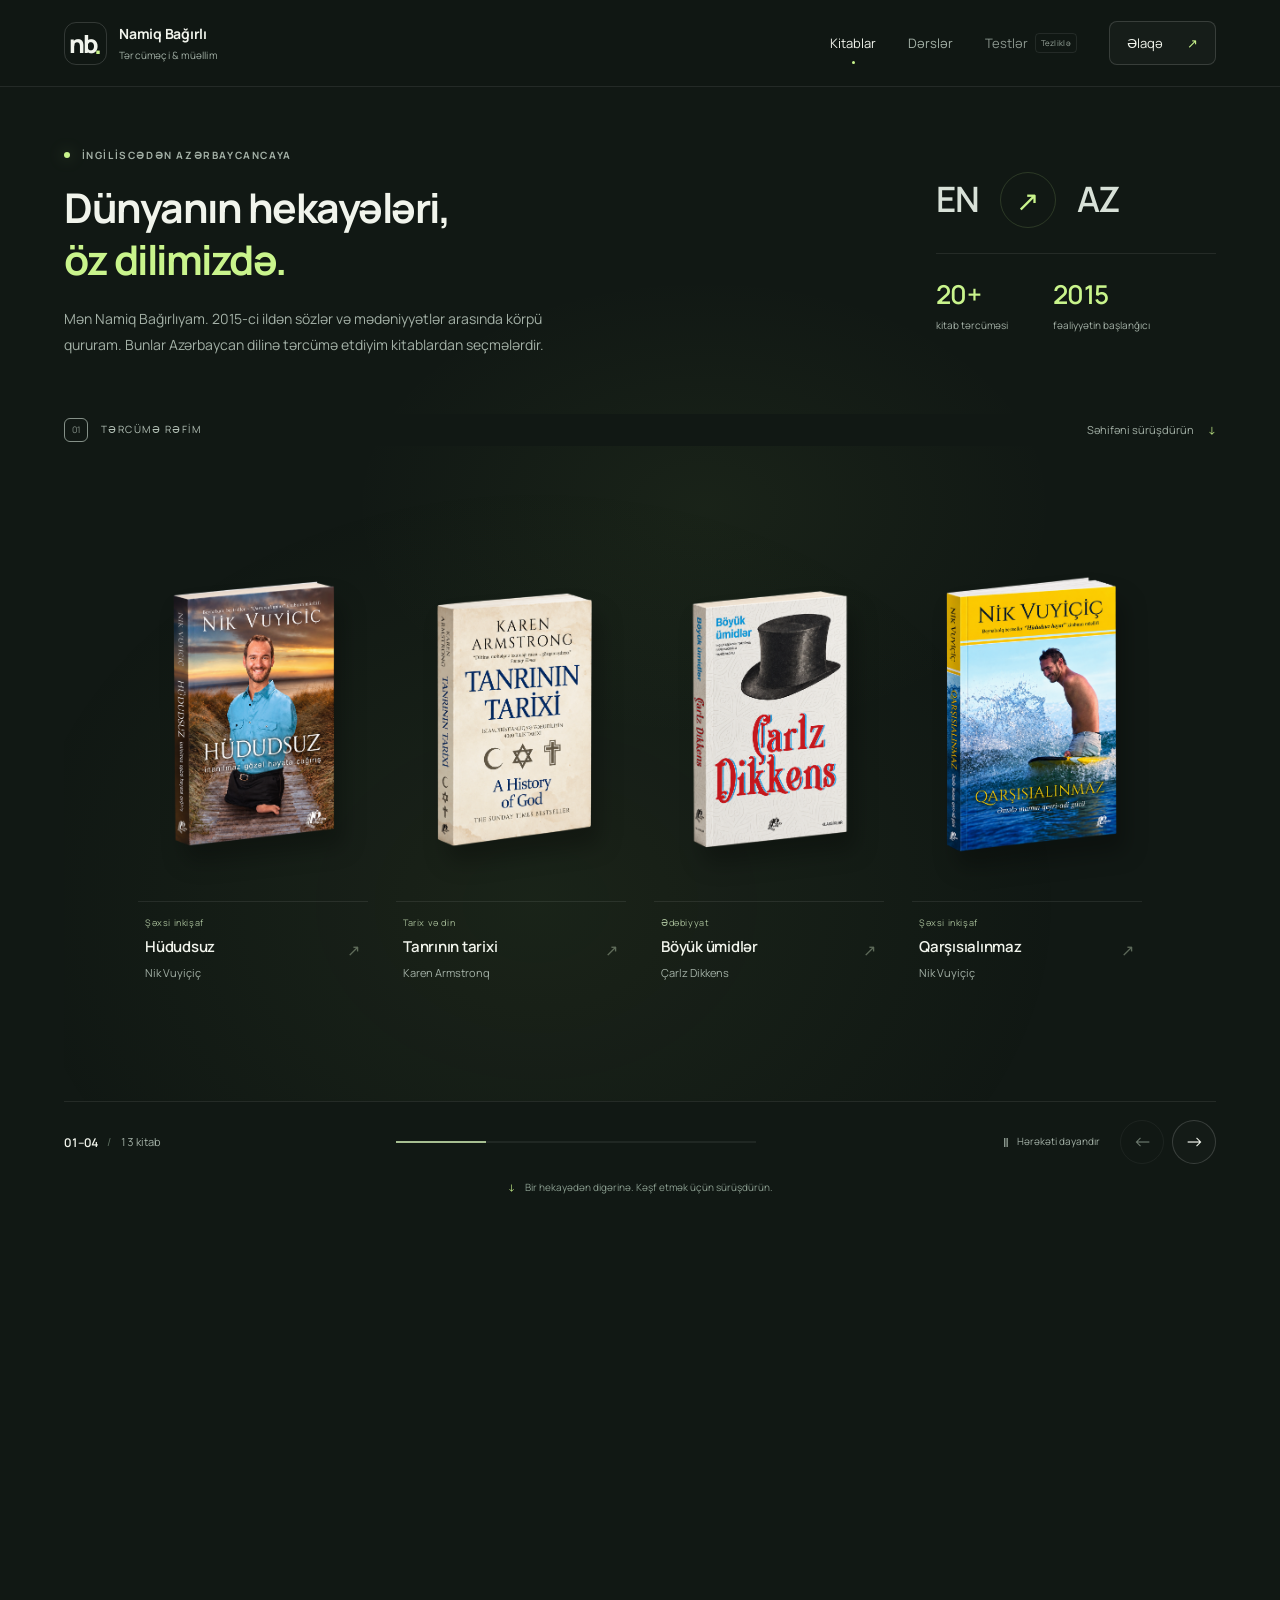
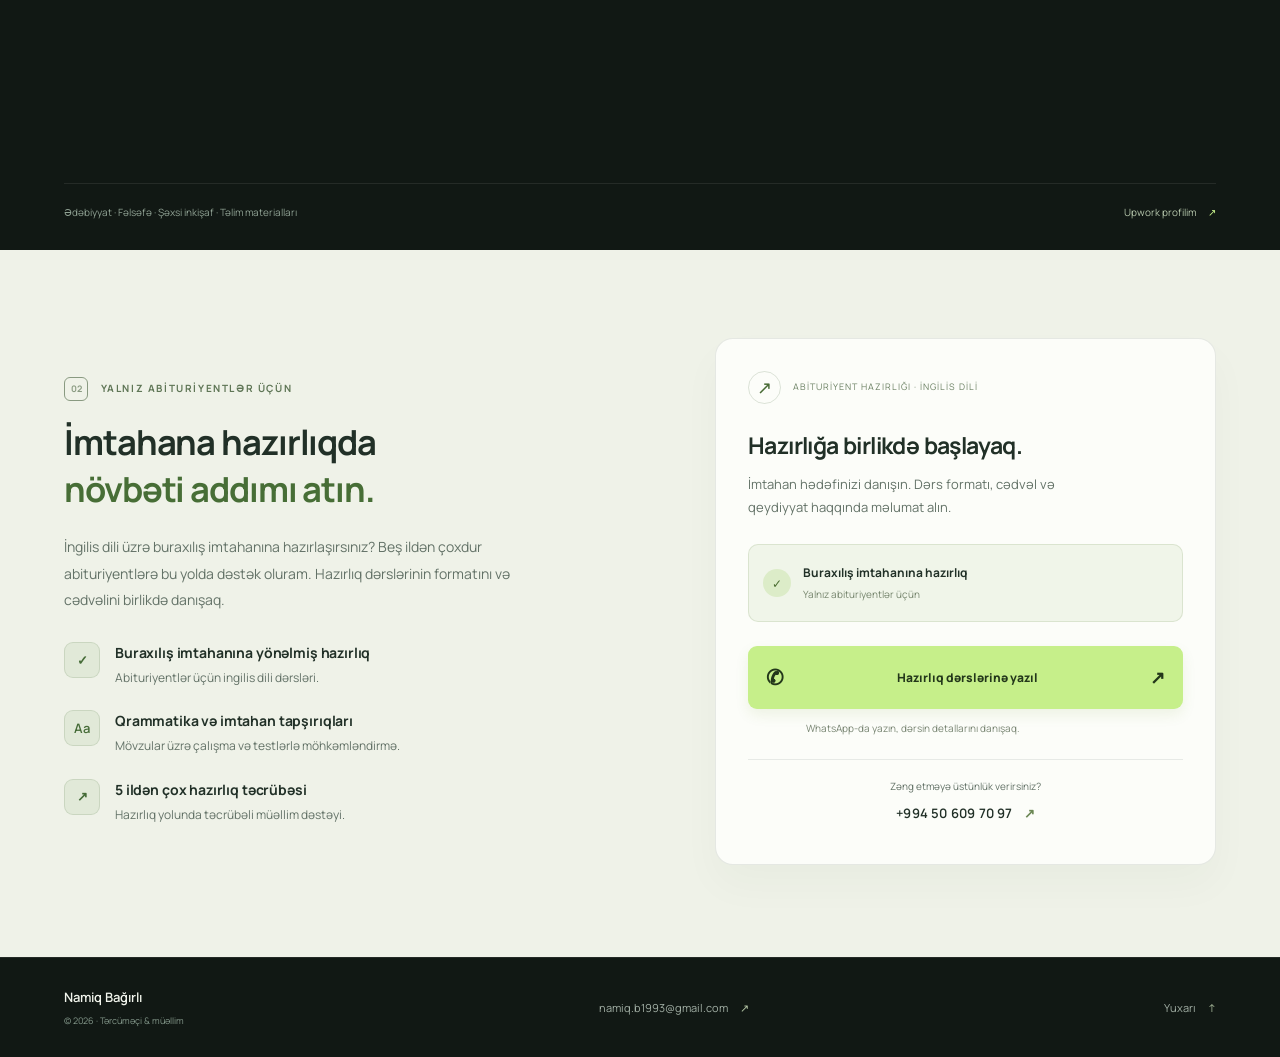
==== index.html @ 148b010c "Publish Namiq Bagirli portfolio" ====
<!doctype html>
<html lang="az"><head><meta charset="UTF-8"><meta name="viewport" content="width=device-width,initial-scale=1"><meta name="description" content="Namiq Bağırlı — 2015-ci ildən ingilis–Azərbaycan dilləri üzrə tərcüməçi. 20-dən çox kitab tərcüməsi və ingilis dili üzrə buraxılış imtahanına hazırlıq."><meta name="theme-color" content="#111814"><link rel="canonical" href="https://namigbagirli.info/"><meta property="og:title" content="Namiq Bağırlı — Tərcüməçi və ingilis dili müəllimi"><meta property="og:description" content="Tərcümə etdiyim kitablarla tanış olun. Abituriyentlər üçün ingilis dili üzrə buraxılış imtahanına hazırlıq."><meta property="og:type" content="website"><meta property="og:url" content="https://namigbagirli.info/"><link rel="icon" href="favicon.svg" type="image/svg+xml"><title>Namiq Bağırlı — Tərcüməçi və ingilis dili müəllimi</title><link rel="stylesheet" href="style.css"><script src="app.js" defer></script></head>
<body><a class="skip-link" href="#kitablar">Əsas məzmuna keç</a><div class="page-progress" aria-hidden="true"></div><header class="site-header"><div class="header-inner"><a class="brand" href="#kitablar" aria-label="Namiq Bağırlı, ana səhifə"><span class="brand-mark" aria-hidden="true">nb<span>.</span></span><span class="brand-name">Namiq Bağırlı<small>Tərcüməçi & müəllim</small></span></a><button id="menu-toggle" class="menu-toggle" aria-label="Menyunu aç" aria-controls="main-nav" aria-expanded="false"><span></span><span></span></button><nav id="main-nav" aria-label="Əsas menyu"><a class="nav-link active" href="#kitablar">Kitablar</a><a class="nav-link" href="#dersler">Dərslər</a><span class="nav-unavailable" aria-disabled="true">Testlər <small>Tezliklə</small></span><a class="header-contact" href="https://wa.me/994506097097" target="_blank" rel="noopener noreferrer">Əlaqə <span aria-hidden="true">↗</span></a></nav></div></header>
<main><section class="hero" id="kitablar" aria-labelledby="hero-title"><div class="hero-light" aria-hidden="true"></div><div class="container"><div class="hero-heading"><div class="hero-intro"><p class="eyebrow"><span class="status-dot"></span> İNGİLİSCƏDƏN AZƏRBAYCANCAYA</p><h1 id="hero-title">Dünyanın hekayələri,<br><span>öz dilimizdə.</span></h1><p class="hero-description">Mən Namiq Bağırlıyam. 2015-ci ildən sözlər və mədəniyyətlər arasında körpü qururam. Bunlar Azərbaycan dilinə tərcümə etdiyim kitablardan seçmələrdir.</p></div><div class="hero-signature"><span class="signature-symbol" aria-hidden="true">EN<span>↗</span>AZ</span><div class="signature-stats"><div><strong>20+</strong><span>kitab tərcüməsi</span></div><div><strong>2015</strong><span>fəaliyyətin başlanğıcı</span></div></div></div></div></div><div class="story-scroll" id="book-story"><div class="story-pin"><div class="container story-inner"><div class="shelf-top"><p><span class="section-marker" aria-hidden="true">01</span> TƏRCÜMƏ RƏFİM</p><span class="shelf-hint">Səhifəni sürüşdürün <span aria-hidden="true">↓</span></span></div><div class="story-stage" id="book-gallery" role="region" aria-label="Səhifəni sürüşdürdükcə açılan kitab təqdimatı"><div class="story-glow" aria-hidden="true"></div><div class="story-chapters"><ul class="story-chapter" data-chapter="0"><li class="book-card"><button class="book-button" data-book="0" aria-label="Hüdudsuz — Nik Vuyiçiç, ətraflı məlumat"><span class="book-visual"><span class="book-float"><img src="assets/hududsuz.png" width="1122" height="1402" fetchpriority="high" decoding="async" alt="Nik Vuyiçiç — Hüdudsuz, Azərbaycan dilində üz qabığı"></span></span><span class="book-meta"><span class="book-category">Şəxsi inkişaf</span><span class="book-title">Hüdudsuz</span><span class="book-author">Nik Vuyiçiç</span><span class="book-open" aria-hidden="true">↗</span></span></button></li><li class="book-card"><button class="book-button" data-book="1" aria-label="Tanrının tarixi — Karen Armstronq, ətraflı məlumat"><span class="book-visual"><span class="book-float"><img src="assets/tanrinin-tarixi.png" width="1122" height="1402" fetchpriority="high" decoding="async" alt="Karen Armstronq — Tanrının tarixi, Azərbaycan dilində üz qabığı"></span></span><span class="book-meta"><span class="book-category">Tarix və din</span><span class="book-title">Tanrının tarixi</span><span class="book-author">Karen Armstronq</span><span class="book-open" aria-hidden="true">↗</span></span></button></li><li class="book-card"><button class="book-button" data-book="2" aria-label="Böyük ümidlər — Çarlz Dikkens, ətraflı məlumat"><span class="book-visual"><span class="book-float"><img src="assets/boyuk-umidler.png" width="1122" height="1402" fetchpriority="high" decoding="async" alt="Çarlz Dikkens — Böyük ümidlər, Azərbaycan dilində üz qabığı"></span></span><span class="book-meta"><span class="book-category">Ədəbiyyat</span><span class="book-title">Böyük ümidlər</span><span class="book-author">Çarlz Dikkens</span><span class="book-open" aria-hidden="true">↗</span></span></button></li><li class="book-card"><button class="book-button" data-book="3" aria-label="Qarşısıalınmaz — Nik Vuyiçiç, ətraflı məlumat"><span class="book-visual"><span class="book-float"><img src="assets/qarsisialinmaz.png" width="1122" height="1402" fetchpriority="high" decoding="async" alt="Nik Vuyiçiç — Qarşısıalınmaz, Azərbaycan dilində üz qabığı"></span></span><span class="book-meta"><span class="book-category">Şəxsi inkişaf</span><span class="book-title">Qarşısıalınmaz</span><span class="book-author">Nik Vuyiçiç</span><span class="book-open" aria-hidden="true">↗</span></span></button></li></ul><ul class="story-chapter" data-chapter="1"><li class="book-card"><button class="book-button" data-book="4" aria-label="Mənəvi inqilab — Jiddu Krişnamurti, ətraflı məlumat"><span class="book-visual"><span class="book-float"><img src="assets/menevi-inqilab.png" width="1122" height="1402" fetchpriority="high" decoding="async" alt="Jiddu Krişnamurti — Mənəvi inqilab, Azərbaycan dilində üz qabığı"></span></span><span class="book-meta"><span class="book-category">Fəlsəfə</span><span class="book-title">Mənəvi inqilab</span><span class="book-author">Jiddu Krişnamurti</span><span class="book-open" aria-hidden="true">↗</span></span></button></li><li class="book-card"><button class="book-button" data-book="5" aria-label="Həyatım və işim — Henri Ford, ətraflı məlumat"><span class="book-visual"><span class="book-float"><img src="assets/heyatim-ve-isim.png" width="1122" height="1402" loading="lazy" decoding="async" alt="Henri Ford — Həyatım və işim, Azərbaycan dilində üz qabığı"></span></span><span class="book-meta"><span class="book-category">Bioqrafiya</span><span class="book-title">Həyatım və işim</span><span class="book-author">Henri Ford</span><span class="book-open" aria-hidden="true">↗</span></span></button></li><li class="book-card"><button class="book-button" data-book="6" aria-label="Hüdudsuz sevgi — Nik Vuyiçiç, ətraflı məlumat"><span class="book-visual"><span class="book-float"><img src="assets/hududsuz-sevgi.png" width="1122" height="1402" loading="lazy" decoding="async" alt="Nik Vuyiçiç — Hüdudsuz sevgi, Azərbaycan dilində üz qabığı"></span></span><span class="book-meta"><span class="book-category">Şəxsi inkişaf</span><span class="book-title">Hüdudsuz sevgi</span><span class="book-author">Nik Vuyiçiç</span><span class="book-open" aria-hidden="true">↗</span></span></button></li></ul><ul class="story-chapter" data-chapter="2"><li class="book-card"><button class="book-button" data-book="7" aria-label="Zirvəyə aparan addımlar — Ziq Ziqlar, ətraflı məlumat"><span class="book-visual"><span class="book-float"><img src="assets/zirveye-aparan-addimlar.png" width="1122" height="1402" loading="lazy" decoding="async" alt="Ziq Ziqlar — Zirvəyə aparan addımlar, Azərbaycan dilində üz qabığı"></span></span><span class="book-meta"><span class="book-category">Şəxsi inkişaf</span><span class="book-title">Zirvəyə aparan addımlar</span><span class="book-author">Ziq Ziqlar</span><span class="book-open" aria-hidden="true">↗</span></span></button></li><li class="book-card"><button class="book-button" data-book="8" aria-label="İlk və son azadlıq — Jiddu Krişnamurti, ətraflı məlumat"><span class="book-visual"><span class="book-float"><img src="assets/ilk-ve-son-azadliq.png" width="1122" height="1402" loading="lazy" decoding="async" alt="Jiddu Krişnamurti — İlk və son azadlıq, Azərbaycan dilində üz qabığı"></span></span><span class="book-meta"><span class="book-category">Fəlsəfə</span><span class="book-title">İlk və son azadlıq</span><span class="book-author">Jiddu Krişnamurti</span><span class="book-open" aria-hidden="true">↗</span></span></button></li><li class="book-card"><button class="book-button" data-book="9" aria-label="Quldur nənə — Deyvid Uilyams, ətraflı məlumat"><span class="book-visual"><span class="book-float"><img src="assets/quldur-nene.png" width="1122" height="1402" loading="lazy" decoding="async" alt="Deyvid Uilyams — Quldur nənə, Azərbaycan dilində üz qabığı"></span></span><span class="book-meta"><span class="book-category">Uşaq ədəbiyyatı</span><span class="book-title">Quldur nənə</span><span class="book-author">Deyvid Uilyams</span><span class="book-open" aria-hidden="true">↗</span></span></button></li></ul><ul class="story-chapter" data-chapter="3"><li class="book-card"><button class="book-button" data-book="10" aria-label="Səmimi bir not — Gurudev Şri Şri Ravi Şankar, ətraflı məlumat"><span class="book-visual"><span class="book-float"><img src="assets/semimi-bir-not.png" width="1122" height="1402" loading="lazy" decoding="async" alt="Gurudev Şri Şri Ravi Şankar — Səmimi bir not, Azərbaycan dilində üz qabığı"></span></span><span class="book-meta"><span class="book-category">Şəxsi inkişaf</span><span class="book-title">Səmimi bir not</span><span class="book-author">Gurudev Şri Şri Ravi Şankar</span><span class="book-open" aria-hidden="true">↗</span></span></button></li><li class="book-card"><button class="book-button" data-book="11" aria-label="Dərin qazma — ThetaHealing®, ətraflı məlumat"><span class="book-visual"><span class="book-float"><img src="assets/derin-qazma.png" width="1122" height="1402" loading="lazy" decoding="async" alt="ThetaHealing® — Dərin qazma, Azərbaycan dilində üz qabığı"></span></span><span class="book-meta"><span class="book-category">Təlim materialı</span><span class="book-title">Dərin qazma</span><span class="book-author">ThetaHealing®</span><span class="book-open" aria-hidden="true">↗</span></span></button></li><li class="book-card"><button class="book-button" data-book="12" aria-label="Sən və Yaradan — ThetaHealing®, ətraflı məlumat"><span class="book-visual"><span class="book-float"><img src="assets/sen-ve-yaradan.png" width="1122" height="1402" loading="lazy" decoding="async" alt="ThetaHealing® — Sən və Yaradan, Azərbaycan dilində üz qabığı"></span></span><span class="book-meta"><span class="book-category">Təlim materialı</span><span class="book-title">Sən və Yaradan</span><span class="book-author">ThetaHealing®</span><span class="book-open" aria-hidden="true">↗</span></span></button></li></ul></div></div><div class="shelf-controls"><div class="gallery-position"><span id="gallery-range" aria-live="polite">01–04</span><span class="position-separator">/</span><span>13 kitab</span></div><div class="gallery-progress" aria-hidden="true"><span id="gallery-progress-thumb"></span></div><div class="gallery-actions"><button id="motion-toggle" class="motion-toggle" aria-pressed="false" aria-label="Animasiyaları dayandır"><span aria-hidden="true">Ⅱ</span><span id="motion-label">Hərəkəti dayandır</span></button><button id="gallery-prev" class="arrow-button" aria-label="Əvvəlki kitablar" disabled>←</button><button id="gallery-next" class="arrow-button" aria-label="Növbəti kitablar">→</button></div></div><p class="story-footnote"><span class="scroll-indicator" aria-hidden="true">↓</span> Bir hekayədən digərinə. Kəşf etmək üçün sürüşdürün.</p></div></div></div><div class="container"><div class="hero-bottom"><span>Ədəbiyyat · Fəlsəfə · Şəxsi inkişaf · Təlim materialları</span><a href="https://www.upwork.com/freelancers/~0182085a7165b3e55d" target="_blank" rel="noopener noreferrer">Upwork profilim <span aria-hidden="true">↗</span></a></div></div></section>
<section class="lessons" id="dersler" aria-labelledby="lessons-title"><div class="container"><div class="lesson-layout"><div class="lesson-copy"><p class="eyebrow"><span class="section-marker" aria-hidden="true">02</span> YALNIZ ABİTURİYENTLƏR ÜÇÜN</p><h2 id="lessons-title">İmtahana hazırlıqda<br><span>növbəti addımı atın.</span></h2><p class="lesson-description">İngilis dili üzrə buraxılış imtahanına hazırlaşırsınız? Beş ildən çoxdur abituriyentlərə bu yolda dəstək oluram. Hazırlıq dərslərinin formatını və cədvəlini birlikdə danışaq.</p><ul class="lesson-benefits"><li><span class="benefit-icon" aria-hidden="true">✓</span><div><h3>Buraxılış imtahanına yönəlmiş hazırlıq</h3><p>Abituriyentlər üçün ingilis dili dərsləri.</p></div></li><li><span class="benefit-icon" aria-hidden="true">Aa</span><div><h3>Qrammatika və imtahan tapşırıqları</h3><p>Mövzular üzrə çalışma və testlərlə möhkəmləndirmə.</p></div></li><li><span class="benefit-icon" aria-hidden="true">↗</span><div><h3>5 ildən çox hazırlıq təcrübəsi</h3><p>Hazırlıq yolunda təcrübəli müəllim dəstəyi.</p></div></li></ul></div><div class="enquiry-card"><div class="enquiry-top"><span class="enquiry-icon" aria-hidden="true">↗</span><span>ABİTURİYENT HAZIRLIĞI · İNGİLİS DİLİ</span></div><h3>Hazırlığa birlikdə başlayaq.</h3><p>İmtahan hədəfinizi danışın. Dərs formatı, cədvəl və qeydiyyat haqqında məlumat alın.</p><div class="exam-focus"><span class="focus-check" aria-hidden="true">✓</span><div><strong>Buraxılış imtahanına hazırlıq</strong><span>Yalnız abituriyentlər üçün</span></div></div><a id="lesson-whatsapp" class="primary-cta" href="https://wa.me/994506097097?text=Salam%20Namiq%20m%C3%BC%C9%99llim.%20Abituriyentl%C9%99r%20%C3%BC%C3%A7%C3%BCn%20ingilis%20dili%20haz%C4%B1rl%C4%B1%C4%9F%C4%B1na%20yaz%C4%B1lmaq%20ist%C9%99yir%C9%99m.%20D%C9%99rs%20format%C4%B1%20v%C9%99%20c%C9%99dv%C9%99li%20haqq%C4%B1nda%20m%C9%99lumat%20ver%C9%99%20bil%C9%99rsiniz%3F" target="_blank" rel="noopener noreferrer"><span class="whatsapp-icon" aria-hidden="true">✆</span><span>Hazırlıq dərslərinə yazıl</span><span aria-hidden="true">↗</span></a><p class="enquiry-note">WhatsApp-da yazın, dərsin detallarını danışaq.</p><div class="enquiry-alternative"><span>Zəng etməyə üstünlük verirsiniz?</span><a href="tel:+994506097097">+994 50 609 70 97 <span aria-hidden="true">↗</span></a></div></div></div></div></section></main>
<footer><div class="container footer-inner"><div class="footer-brand"><strong>Namiq Bağırlı</strong><span>© <span id="year">2026</span> · Tərcüməçi & müəllim</span></div><a href="mailto:namiq.b1993@gmail.com">namiq.b1993@gmail.com <span aria-hidden="true">↗</span></a><a class="back-top" href="#kitablar">Yuxarı <span aria-hidden="true">↑</span></a></div></footer>
<dialog id="book-dialog" aria-labelledby="book-dialog-title"><button id="close-book" class="dialog-close" aria-label="Kitab pəncərəsini bağla">✕</button><div class="dialog-layout"><img id="dialog-image" src="assets/hududsuz.png" alt="" width="1122" height="1402"><div class="dialog-copy"><p id="dialog-category" class="eyebrow"></p><h2 id="book-dialog-title"></h2><p id="dialog-author"></p><p class="translation-credit">Azərbaycan dilinə tərcümə:<br><strong>Namiq Bağırlı</strong></p></div></div></dialog><script id="book-data" type="application/json">[{"title":"Hüdudsuz","author":"Nik Vuyiçiç","category":"Şəxsi inkişaf","image":"hududsuz"},{"title":"Tanrının tarixi","author":"Karen Armstronq","category":"Tarix və din","image":"tanrinin-tarixi"},{"title":"Böyük ümidlər","author":"Çarlz Dikkens","category":"Ədəbiyyat","image":"boyuk-umidler"},{"title":"Qarşısıalınmaz","author":"Nik Vuyiçiç","category":"Şəxsi inkişaf","image":"qarsisialinmaz"},{"title":"Mənəvi inqilab","author":"Jiddu Krişnamurti","category":"Fəlsəfə","image":"menevi-inqilab"},{"title":"Həyatım və işim","author":"Henri Ford","category":"Bioqrafiya","image":"heyatim-ve-isim"},{"title":"Hüdudsuz sevgi","author":"Nik Vuyiçiç","category":"Şəxsi inkişaf","image":"hududsuz-sevgi"},{"title":"Zirvəyə aparan addımlar","author":"Ziq Ziqlar","category":"Şəxsi inkişaf","image":"zirveye-aparan-addimlar"},{"title":"İlk və son azadlıq","author":"Jiddu Krişnamurti","category":"Fəlsəfə","image":"ilk-ve-son-azadliq"},{"title":"Quldur nənə","author":"Deyvid Uilyams","category":"Uşaq ədəbiyyatı","image":"quldur-nene"},{"title":"Səmimi bir not","author":"Gurudev Şri Şri Ravi Şankar","category":"Şəxsi inkişaf","image":"semimi-bir-not"},{"title":"Dərin qazma","author":"ThetaHealing®","category":"Təlim materialı","image":"derin-qazma"},{"title":"Sən və Yaradan","author":"ThetaHealing®","category":"Təlim materialı","image":"sen-ve-yaradan"}]</script></body></html>
---- style.css ----
@import url('https://fonts.googleapis.com/css2?family=Manrope:wght@400;500;600;700;800&display=swap');
:root{--bg:#111814;--ink:#f1f4ec;--muted:#a3b0a6;--accent:#c9f48c;--line:#ffffff15;--font:'Manrope',Arial,Helvetica,sans-serif;--gutter:max(5vw,calc((100vw - 1240px)/2));color-scheme:dark}*{box-sizing:border-box}html{scroll-behavior:smooth;scroll-padding-top:95px}body{margin:0;background:var(--bg);color:var(--ink);font:15px/1.75 var(--font);overflow-x:clip}button,input{font:inherit}button,a,label{-webkit-tap-highlight-color:transparent}button{cursor:pointer}a{color:inherit;text-decoration:none}button:focus-visible,a:focus-visible,.book-gallery:focus-visible{outline:2px solid var(--accent);outline-offset:5px}::selection{background:var(--accent);color:#14200f}button:disabled{cursor:default}img{max-width:100%;display:block}.container{max-width:1240px;width:90%;margin-inline:auto}.skip-link{position:fixed;z-index:100;top:10px;left:10px;translate:0 -150%;background:var(--accent);color:var(--bg);padding:12px 20px;border-radius:8px}.skip-link:focus{translate:0 0}.page-progress{height:2px;position:fixed;inset:0 0 auto;background:var(--accent);z-index:40;transform:scaleX(0);transform-origin:left;pointer-events:none}.site-header{position:sticky;top:0;z-index:30;border-bottom:1px solid var(--line);background:#111814ed;backdrop-filter:blur(24px);transition:box-shadow .25s}.site-header.scrolled{box-shadow:0 8px 30px #0002}.header-inner{height:86px;max-width:1240px;width:90%;margin:auto;display:flex;align-items:center;justify-content:space-between;gap:30px}.brand{display:flex;align-items:center;gap:12px}.brand-mark{font-size:25px;font-weight:800;line-height:1;letter-spacing:-2px;width:43px;height:43px;display:grid;place-content:center;position:relative;border:1px solid #ffffff25;border-radius:12px;padding-right:5px}.brand-mark>span{color:var(--accent);position:absolute;right:6px;bottom:7px}.brand-name{font-size:14px;font-weight:700;letter-spacing:-.25px;line-height:1.4}.brand-name small{display:block;font-size:10px;font-weight:400;letter-spacing:.2px;margin-top:4px;color:var(--muted)}nav{display:flex;align-items:center;gap:32px;font-size:13px}.nav-link{padding:12px 0;position:relative;color:var(--muted);transition:color .2s}.nav-link:hover,.nav-link.active{color:var(--ink)}.nav-link.active::after{content:'';position:absolute;bottom:2px;height:3px;width:3px;border-radius:50%;background:var(--accent);left:calc(50% - 1px)}.nav-unavailable{display:flex;gap:7px;align-items:center;color:#8b968e;cursor:default}.nav-unavailable small{font-size:8px;letter-spacing:.3px;padding:2px 5px;border:1px solid #ffffff15;border-radius:4px;color:#9ca89f}.header-contact{display:flex;align-items:center;gap:24px;background:#ffffff07;border:1px solid #ffffff25;min-height:44px;padding:0 17px;border-radius:8px;transition:border-color .2s}.header-contact:hover{border-color:var(--accent)}.header-contact>span{color:var(--accent)}.menu-toggle{display:none}.hero{position:relative;padding:60px 0 28px;isolation:isolate;overflow:hidden}.hero-light{position:absolute;z-index:-1;top:170px;left:30%;height:500px;width:60%;background:radial-gradient(ellipse,#91bd5911,transparent 65%);pointer-events:none}.hero-heading{display:grid;grid-template-columns:1.45fr 1fr;gap:70px;align-items:center;margin-bottom:48px}.eyebrow{font-size:10px;letter-spacing:1.6px;font-weight:700;color:var(--muted);margin:0 0 18px;line-height:1.6}.status-dot{display:inline-block;vertical-align:1px;width:6px;height:6px;border-radius:50%;background:var(--accent);box-shadow:0 0 16px #c9f48c60;margin-right:8px}h1,h2,h3,p{margin-top:0}h1{font:700 clamp(34px,3.2vw,44px)/1.28 var(--font);letter-spacing:-1.5px;margin-bottom:20px}h1>span,h2>span{color:var(--accent)}.hero-description{font-size:14px;line-height:1.9;color:var(--muted);max-width:530px;margin-bottom:0}.hero-signature{justify-self:end;align-self:center;min-width:280px}.signature-symbol{display:flex;gap:21px;align-items:center;font-size:35px;letter-spacing:-1.2px;font-weight:600;color:#d8e1d8;line-height:1}.signature-symbol>span{font-size:28px;font-weight:400;letter-spacing:0;color:var(--accent);width:56px;height:56px;display:grid;place-items:center;border:1px solid #c9f48c26;border-radius:50%;rotate:0deg;transition:rotate .5s}.hero-signature:hover .signature-symbol>span{rotate:45deg}.signature-stats{display:flex;gap:45px;border-top:1px solid var(--line);padding-top:24px;margin-top:25px}.signature-stats strong{display:block;color:var(--accent);font-size:26px;font-weight:600;line-height:1.3;letter-spacing:-.7px}.signature-stats div>span{display:block;font-size:10px;color:var(--muted);margin-top:5px}.shelf-top{display:flex;align-items:center;justify-content:space-between;gap:20px;border-top:1px solid var(--line);padding-top:20px}.shelf-top p{font-size:10px;letter-spacing:1.5px;margin:0;color:#b6c3b9}.section-marker{font-size:9px;display:inline-grid;place-items:center;width:24px;height:24px;margin-right:9px;border:1px solid currentColor;border-radius:6px;opacity:.7;letter-spacing:0}.shelf-hint{font-size:11px;color:var(--muted)}.shelf-hint>span{color:var(--accent);margin-left:12px}.shelf-viewport{position:relative}.shelf-atmosphere{position:absolute;inset:0;pointer-events:none;background:linear-gradient(transparent 70%,#00000013 90%,transparent)}.book-gallery{overflow-x:auto;overflow-y:hidden;scroll-snap-type:x mandatory;scroll-padding-inline:var(--gutter);scrollbar-width:none;overscroll-behavior-x:contain;position:relative;outline-offset:-4px!important;touch-action:pan-x pan-y}.book-gallery::-webkit-scrollbar{display:none}.book-track{list-style:none;margin:0;padding:14px var(--gutter) 18px;display:flex;gap:28px;width:max-content;min-width:100%}.book-card{width:214px;flex:0 0 214px;scroll-snap-align:start}.book-button{display:block;width:100%;background:none;border:0;padding:0;color:var(--ink);text-align:left;border-radius:10px}.book-visual{display:flex;width:100%;height:302px;align-items:center;justify-content:center;will-change:transform;transform:translate3d(0,var(--book-offset,0px),0);transition:filter .3s}.book-float{display:block;width:100%;animation:bookFloat 7s ease-in-out infinite;animation-delay:var(--float-delay,0s)}.book-float img{width:100%;height:auto;filter:drop-shadow(8px 16px 10px #0004);transition:transform .4s,filter .4s;transform:scale(1.11);transform-origin:50% 70%}.book-card:nth-child(2n){--float-delay:-2.4s}.book-card:nth-child(3n){--float-delay:-4.8s}.book-card:nth-child(4n){--float-delay:-1.2s}.book-button:hover img,.book-button:focus-visible img{transform:scale(1.15) translateY(-3px);filter:drop-shadow(8px 20px 16px #0006)}.book-meta{display:block;position:relative;padding:13px 32px 0 7px;min-height:100px;border-top:1px solid var(--line)}.book-category{display:block;font-size:9px;letter-spacing:.6px;color:#a6bc98;margin-bottom:6px}.book-title{display:block;font-size:15px;font-weight:600;letter-spacing:-.25px;line-height:1.5}.book-author{display:block;font-size:11px;color:var(--muted);line-height:1.6;margin-top:5px}.book-open{position:absolute;top:34px;right:8px;font-size:16px;color:#a8b99e;opacity:.5;transition:opacity .2s,transform .2s}.book-button:hover .book-open{opacity:1;transform:translate(2px,-2px)}.shelf-controls{display:flex;align-items:center;gap:25px;border-top:1px solid var(--line);padding-top:18px}.gallery-position{display:flex;align-items:center;gap:9px;font-size:11px;color:var(--muted);white-space:nowrap;font-variant-numeric:tabular-nums}#gallery-range{font-size:12px;color:var(--ink);font-weight:600}.position-separator{color:#617364}.gallery-progress{height:2px;background:#ffffff10;flex:1;position:relative;max-width:360px;margin-inline:auto}.gallery-progress>span{position:absolute;left:0;top:0;height:2px;width:38%;background:#a6be91;transition:left .15s,width .15s}.gallery-actions{display:flex;align-items:center;gap:8px}.motion-toggle{display:flex;align-items:center;gap:8px;color:var(--muted);background:none;border:0;font-size:10px;min-height:44px;padding:0 12px;transition:color .2s}.motion-toggle:hover{color:var(--accent)}.motion-toggle>span:first-child{font-size:12px}.arrow-button{width:44px;height:44px;display:grid;place-items:center;border:1px solid #ffffff28;border-radius:50%;color:var(--ink);background:#ffffff04;font-size:19px;transition:background .2s,border-color .2s}.arrow-button:hover:not(:disabled){border-color:var(--accent);background:#c9f48c10}.arrow-button:disabled{color:#6b786d;border-color:#ffffff0d;background:none}.hero-bottom{display:flex;align-items:center;justify-content:space-between;gap:20px;margin-top:25px;color:#8fa193;font-size:10px}.hero-bottom a{color:#b7c8ad}.hero-bottom a span{margin-left:10px;color:var(--accent)}.lessons{padding:88px 0 92px;background:#eff2e8;color:#213027;--accent:#476e36;--muted:#637267;--line:#1f352017;color-scheme:light;position:relative}.lesson-layout{display:grid;grid-template-columns:1.12fr 1fr;gap:90px;align-items:center}.lessons .eyebrow{color:#5f7656}.lessons h2{font:700 clamp(29px,2.7vw,37px)/1.35 var(--font);letter-spacing:-1.1px;margin-bottom:22px}.lesson-description{color:var(--muted);font-size:14px;line-height:1.9;max-width:490px;margin-bottom:28px}.lesson-benefits{list-style:none;margin:0;padding:0;display:grid;gap:22px}.lesson-benefits li{display:flex;gap:15px;align-items:flex-start}.benefit-icon{flex:0 0 36px;width:36px;height:36px;border-radius:9px;border:1px solid #456b3726;background:#e1e9d8;display:grid;place-items:center;font-size:13px;color:#456b37;line-height:1;font-weight:600}.lesson-benefits h3{font:700 14px/1.5 var(--font);letter-spacing:-.15px;margin-bottom:5px}.lesson-benefits p{font-size:12px;line-height:1.7;color:var(--muted);margin:0}.enquiry-card{background:#fcfdf9;border:1px solid #1d34211a;border-radius:18px;padding:32px;box-shadow:0 20px 40px #223c1a08;position:relative;transition:box-shadow .4s}.enquiry-card:hover{box-shadow:0 20px 40px #223c1a0f}.enquiry-top{display:flex;align-items:center;gap:12px;font-size:9px;letter-spacing:1px;color:#6b8063;margin-bottom:25px}.enquiry-icon{width:33px;height:33px;border:1px solid #516e4430;border-radius:50%;display:grid;place-items:center;font-size:18px;color:#486b35}.enquiry-card>h3{font-size:23px;line-height:1.4;letter-spacing:-.6px;margin-bottom:12px;font-weight:700}.enquiry-card>p{font-size:13px;color:var(--muted);line-height:1.8;max-width:330px;margin-bottom:25px}fieldset{padding:0;margin:0 0 22px;border:0}legend{font-size:11px;font-weight:600;color:#51634e;margin-bottom:12px}.goal-option{display:flex;gap:10px;align-items:center;padding:13px 12px;background:#fff;border:1px solid #243d2524;border-radius:8px;margin:8px 0;position:relative;cursor:pointer;transition:border-color .2s,background .2s;font-size:12px;min-height:47px}.goal-option:has(input:checked){background:#f0f5e9;border-color:#78965b}.goal-option input{position:absolute;width:18px;height:18px;opacity:0;margin:0}.goal-radio{width:15px;height:15px;border:1px solid #9caa93;border-radius:50%;position:relative;flex:0 0 15px}.goal-option input:checked+.goal-radio{border-color:#58783b}.goal-option input:checked+.goal-radio::after{content:'';position:absolute;inset:3px;background:#58783b;border-radius:50%}.goal-option:has(input:focus-visible){outline:2px solid #52743a;outline-offset:3px}.primary-cta{display:flex;justify-content:space-between;align-items:center;gap:10px;padding:16px 18px;min-height:52px;background:#c6ef8a;color:#23371a;font-size:12px;font-weight:800;border-radius:9px;transition:background .25s,transform .25s,box-shadow .25s;box-shadow:0 6px 14px #5f861918}.primary-cta:hover{background:#bce479;transform:translateY(-2px);box-shadow:0 9px 20px #5f861925}.whatsapp-icon{font-size:21px;line-height:1}.primary-cta>span:nth-child(2){flex:1;text-align:center}.primary-cta>span:last-child{font-size:18px}.enquiry-note{font-size:10px!important;text-align:center;color:#788572!important;margin:10px 0 22px!important;line-height:1.6}.enquiry-alternative{border-top:1px solid var(--line);padding-top:18px;display:flex;flex-direction:column;align-items:center;gap:6px}.enquiry-alternative>span{font-size:10px;color:var(--muted)}.enquiry-alternative>a{font-size:13px;font-weight:600;letter-spacing:.2px;min-height:30px}.enquiry-alternative a span{margin-left:8px;color:#6b8754}footer{padding:28px 0;border-top:1px solid var(--line)}.footer-inner{display:flex;align-items:center;justify-content:space-between;gap:25px}.footer-brand strong{display:block;font-size:13px;font-weight:600}.footer-brand>span{font-size:9px;display:block;color:#84988b;margin-top:5px}.footer-inner>a{font-size:11px;color:var(--muted)}.footer-inner>a>span{margin-left:10px;color:#b6c8a7}.back-top{white-space:nowrap}dialog{width:min(790px,92vw);max-height:90vh;border:1px solid #ffffff25;border-radius:20px;background:#1b251e;color:var(--ink);padding:40px;overflow:auto}dialog::backdrop{background:#08100bdd;backdrop-filter:blur(9px)}.dialog-close{position:absolute;top:14px;right:14px;width:40px;height:40px;background:#ffffff05;border:1px solid #ffffff15;border-radius:50%;color:var(--ink);font-size:18px;display:grid;place-items:center;z-index:1}.dialog-layout{display:grid;grid-template-columns:1fr 1fr;gap:30px;align-items:center}.dialog-layout>img{width:100%;height:auto;max-height:65vh;object-fit:contain;filter:drop-shadow(10px 18px 12px #0004)}.dialog-copy h2{font:700 29px/1.4 var(--font);letter-spacing:-.8px;margin-bottom:10px}.dialog-copy>p:not(.eyebrow){font-size:14px;color:var(--muted)}.translation-credit{border-top:1px solid var(--line);margin:25px 0 0;padding-top:20px;font-size:12px!important}.translation-credit strong{color:#d3e2c7;font-weight:600;display:inline-block;margin-top:5px}.scroll-reveal{opacity:0;transform:translateY(20px);transition:opacity .8s,transform .8s}.scroll-reveal.is-visible{opacity:1;transform:none}.motion-off *,.motion-off *::before,.motion-off *::after{animation:none!important;transition:none!important}.motion-off .book-visual{transform:none!important}.motion-off .scroll-reveal{opacity:1;transform:none}@keyframes bookFloat{0%,100%{transform:translateY(0)}50%{transform:translateY(-7px)}}
@media(min-width:1600px){:root{--gutter:calc((100vw - 1240px)/2)}}@media(max-width:1100px){.hero-heading{gap:40px}.hero-signature{min-width:240px}.signature-stats{gap:30px}.lesson-layout{gap:45px}.enquiry-card{padding:28px}.book-card{width:205px;flex-basis:205px}.book-track{gap:22px}.book-visual{height:290px}}@media(max-width:900px){.hero{padding-top:45px}.hero-heading{grid-template-columns:1.3fr 1fr;gap:30px;margin-bottom:35px}.hero-signature{min-width:210px}.signature-symbol{font-size:30px;gap:14px}.signature-symbol>span{width:45px;height:45px;font-size:24px}.signature-stats{gap:25px;margin-top:22px;padding-top:20px}.signature-stats strong{font-size:23px}.signature-stats div>span{font-size:9px}.hero-description{font-size:13px}h1{font-size:36px}.lesson-layout{gap:32px}.lessons{padding-block:70px}.lessons h2{font-size:31px}.enquiry-card{padding:24px}.enquiry-card>h3{font-size:21px}.primary-cta{font-size:11px;padding-inline:12px}.gallery-progress{max-width:220px}.motion-toggle{font-size:9px;padding-inline:5px}.book-card{width:190px;flex-basis:190px}.book-visual{height:275px}.book-track{gap:20px}}@media(max-width:720px){.header-inner{height:76px}.menu-toggle{display:flex;width:42px;height:42px;flex-direction:column;justify-content:center;gap:6px;padding:10px;background:#ffffff05;border:1px solid #ffffff20;border-radius:8px}.menu-toggle span{height:1px;background:#d3e2ce;width:20px;transition:transform .2s}.menu-toggle[aria-expanded=true] span:first-child{transform:translateY(3.5px) rotate(45deg)}.menu-toggle[aria-expanded=true] span:last-child{transform:translateY(-3.5px) rotate(-45deg)}nav{display:none;position:absolute;top:100%;left:0;right:0;background:#162018;border-bottom:1px solid #ffffff20;padding:20px 5%;gap:22px;flex-wrap:wrap}nav.open{display:flex}.header-contact{margin-left:auto}.hero-heading{grid-template-columns:1fr;gap:25px;margin-bottom:30px}.hero-signature{display:none}.hero-intro{max-width:550px}h1{font-size:36px;letter-spacing:-1.1px}.hero-description{font-size:14px;max-width:490px}.lesson-layout{grid-template-columns:1fr;gap:35px}.lesson-copy{max-width:520px}.enquiry-card{max-width:520px;width:100%;justify-self:center;padding:30px}.lessons h2{font-size:32px}.gallery-progress{max-width:none}.motion-toggle{padding:0 8px}.motion-toggle #motion-label{display:none}.motion-toggle>span:first-child{font-size:16px}.motion-toggle{min-width:36px}.hero-bottom{align-items:start;font-size:9px}.hero-bottom>span{max-width:280px}.footer-inner{flex-wrap:wrap;gap:18px}.footer-inner>.back-top{margin-left:auto}.book-card{width:190px;flex-basis:190px}.book-visual{height:270px}.book-track{gap:20px}.dialog-layout{gap:20px}.dialog-copy h2{font-size:25px}.dialog-copy>p:not(.eyebrow){font-size:12px}}@media(max-width:480px){html{scroll-padding-top:85px}.container,.header-inner{width:88%}:root{--gutter:6vw}.hero{padding-top:37px;padding-bottom:24px}.hero-heading{margin-bottom:27px}.eyebrow{font-size:9px;letter-spacing:1.3px;margin-bottom:17px}h1{font-size:32px;letter-spacing:-.9px;margin-bottom:18px}.hero-description{font-size:13px;line-height:1.9}.shelf-top{gap:10px;padding-top:18px}.shelf-top p{font-size:9px;letter-spacing:1px}.shelf-hint{font-size:9px}.shelf-hint>span{margin-left:4px}.section-marker{width:22px;height:22px;margin-right:6px;font-size:8px}.book-track{gap:17px;padding-block:12px 16px}.book-card{width:174px;flex-basis:174px}.book-visual{height:244px}.book-float img{transform:scale(1.1)}.book-button:hover img{transform:scale(1.13)}.book-meta{padding-left:4px;min-height:100px}.book-category{font-size:9px}.book-title{font-size:14px}.book-author{font-size:10px}.book-open{right:5px;font-size:15px}.shelf-controls{gap:12px;padding-top:14px}.gallery-position{font-size:10px;gap:6px}#gallery-range{font-size:11px}.gallery-progress{display:none}.gallery-actions{margin-left:auto;gap:6px}.arrow-button{width:44px;height:44px}.hero-bottom{margin-top:19px;gap:14px;line-height:1.7}.hero-bottom>span{max-width:210px}.hero-bottom>a{white-space:nowrap;font-size:10px}.hero-bottom a span{margin-left:4px}.lessons{padding:55px 0 60px}.lessons h2{font-size:29px;letter-spacing:-.7px;margin-bottom:20px}.lesson-description{font-size:13px;line-height:1.9}.lesson-benefits{gap:19px}.lesson-benefits h3{font-size:13px}.lesson-benefits p{font-size:12px}.benefit-icon{width:33px;height:33px;flex-basis:33px;font-size:12px}.lesson-benefits li{gap:12px}.enquiry-card{padding:24px;border-radius:15px}.enquiry-card>h3{font-size:22px}.enquiry-card>p{font-size:12px}.enquiry-top{font-size:8px;letter-spacing:.7px;gap:10px;margin-bottom:22px}.goal-option{font-size:11px;padding:13px 10px}.primary-cta{font-size:11px;min-height:53px}.whatsapp-icon{font-size:20px}.enquiry-note{font-size:9px!important}.enquiry-alternative>span{font-size:10px}.enquiry-alternative>a{font-size:13px}.footer-inner{gap:20px}.footer-brand{width:100%}.footer-inner>a{font-size:10px}.footer-brand strong{font-size:13px}.footer-brand>span{font-size:10px}dialog{padding:40px 22px 25px;border-radius:16px}.dialog-layout{grid-template-columns:1fr;gap:10px}.dialog-layout>img{height:280px;max-height:40vh}.dialog-copy h2{font-size:24px}.dialog-copy .eyebrow{margin-bottom:12px}.translation-credit{margin-top:20px;padding-top:16px}.dialog-close{top:10px;right:10px}.brand-name{font-size:13px}.brand-name small{font-size:9px}.brand-mark{width:39px;height:39px;font-size:23px}.brand{gap:10px}}@media(max-width:350px){h1{font-size:29px}.shelf-hint{font-size:8px}.hero-bottom{flex-direction:column;gap:10px}.hero-bottom>span{max-width:none}.enquiry-card{padding:20px}.primary-cta{gap:7px;font-size:10px}.goal-option{font-size:10px}}
@media(prefers-reduced-motion:reduce){html{scroll-behavior:auto}*,*::before,*::after{animation:none!important;transition:none!important}.book-visual{transform:none!important;will-change:auto}.scroll-reveal{opacity:1;transform:none}}

/* Scroll-driven book presentation. Original PNGs remain unchanged. */
.hero{overflow:visible;padding-bottom:28px}.hero-light{max-width:65%;left:25%}.hero-heading{margin-bottom:35px}.story-scroll{position:relative}.story-pin{position:relative}.story-inner{position:relative}.story-stage{position:relative;isolation:isolate}.story-glow{position:absolute;inset:0;z-index:-1;background:radial-gradient(ellipse at 50% 70%,#95bc5e12,transparent 65%);pointer-events:none}.story-chapter{list-style:none;display:flex;align-items:center;justify-content:center;gap:25px;margin:0;padding:12px 0 16px}.story-chapter .book-card{width:230px;flex:0 1 230px;min-width:0}.story-chapter .book-visual{height:320px}.story-chapter .book-button{position:relative}.story-footnote{margin:15px 0 0;text-align:center;font-size:10px;color:#8b9e90;display:flex;justify-content:center;gap:10px;align-items:center;line-height:1.7}.scroll-indicator{display:inline-block;color:var(--accent);animation:scrollHint 2s ease-in-out infinite}.story-ready:not(.motion-off) .story-scroll{height:calc((var(--chapter-count,4) - 1)*80svh + 100svh - 86px)}.story-ready:not(.motion-off) .story-pin{position:sticky;top:86px;height:calc(100svh - 86px);min-height:500px;display:flex;align-items:center;overflow:hidden}.story-ready:not(.motion-off) .story-inner{height:100%;display:flex;flex-direction:column;padding-block:20px 12px}.story-ready:not(.motion-off) .shelf-top{flex:0 0 auto;padding-top:0;border-top:0;min-height:32px}.story-ready:not(.motion-off) .story-stage{flex:1;min-height:0}.story-ready:not(.motion-off) .story-chapters{position:absolute;inset:0}.story-ready:not(.motion-off) .story-chapter{position:absolute;inset:0;will-change:opacity;align-items:center;visibility:hidden}.story-ready:not(.motion-off) .story-chapter .book-card{will-change:transform;transform-origin:50% 80%}.story-ready:not(.motion-off) .story-chapter .book-visual{height:clamp(200px,40svh,390px);transform:none}.story-ready:not(.motion-off) .shelf-controls{flex:0 0 auto}.story-ready:not(.motion-off) .story-footnote{flex:0 0 auto}.story-ready:not(.motion-off) .book-float{animation:none}.story-ready:not(.motion-off) .book-float img{transform:scale(1.1)}.story-ready:not(.motion-off) .book-button:hover img{transform:scale(1.14) translateY(-3px)}.story-ready .hero-bottom{border-top:1px solid var(--line);padding-top:20px;margin-top:15px}.exam-focus{display:flex;gap:12px;align-items:center;padding:18px 14px;border:1px solid #587c3925;border-radius:10px;background:#f0f5e9;margin:0 0 24px}.focus-check{width:28px;height:28px;border-radius:50%;display:grid;place-items:center;background:#dcecc8;color:#4a6c30;font-size:12px;flex-shrink:0}.exam-focus strong{font-size:12px;font-weight:700;display:block;line-height:1.6}.exam-focus div>span{display:block;font-size:10px;color:#77866e;line-height:1.7;margin-top:3px}.motion-off .story-scroll{height:auto!important}.motion-off .story-pin{position:relative!important;height:auto!important;min-height:0!important;overflow:visible!important}.motion-off .story-inner{display:block!important;padding-block:0!important}.motion-off .story-stage{height:auto!important}.motion-off .story-chapters{display:grid!important;grid-template-columns:repeat(4,minmax(0,1fr));gap:25px;position:static!important}.motion-off .story-chapter{display:contents!important;visibility:visible!important;opacity:1!important}.motion-off .story-chapter .book-card{width:auto;transform:none!important;visibility:visible!important}.motion-off .book-float{transform:none!important}.motion-off .story-chapter .book-visual{height:280px!important}.motion-off .shelf-controls{margin-top:20px}.motion-off .arrow-button,.motion-off .story-footnote,.motion-off .gallery-progress{display:none}.motion-off .shelf-hint{visibility:hidden}.motion-off .shelf-controls .gallery-actions{margin-left:auto}.hero-bottom>a{white-space:nowrap}@keyframes scrollHint{0%,100%{transform:translateY(0)}50%{transform:translateY(4px)}}
@media(max-width:1100px){.story-chapter .book-card{width:200px;flex-basis:200px}.story-chapter{gap:18px}}@media(max-width:900px){.story-chapter .book-card{width:180px;flex-basis:180px}.story-chapter{gap:15px}.story-chapter .book-title{font-size:14px}.story-chapter .book-author{font-size:10px}.story-chapter .book-meta{padding-right:20px}.story-chapter .book-open{right:0}.motion-off .story-chapters{grid-template-columns:repeat(3,minmax(0,1fr))}}@media(max-width:720px){.story-ready:not(.motion-off) .story-pin{top:76px;height:calc(100svh - 76px);min-height:450px}.story-ready:not(.motion-off) .story-scroll{height:calc((var(--chapter-count,7) - 1)*65svh + 100svh - 76px)}.story-ready:not(.motion-off) .story-inner{padding-block:15px 15px}.story-chapter .book-card{width:230px;flex-basis:230px}.story-chapter{gap:25px}.story-chapter .book-title{font-size:16px}.story-chapter .book-author{font-size:11px}.story-ready:not(.motion-off) .story-chapter .book-visual{height:clamp(220px,44svh,390px)}.story-footnote{font-size:9px}.motion-off .story-chapters{grid-template-columns:repeat(2,minmax(0,1fr));gap:20px}.motion-off .story-chapter .book-visual{height:250px!important}.exam-focus strong{font-size:12px}.hero-heading{margin-bottom:20px}}@media(max-width:480px){.story-ready:not(.motion-off) .story-pin{min-height:430px}.story-chapter{gap:16px}.story-chapter .book-card{width:46%;flex-basis:46%}.story-chapter .book-title{font-size:14px}.story-chapter .book-author{font-size:11px}.story-chapter .book-meta{min-height:100px}.story-chapter .book-category{font-size:9px}.story-ready:not(.motion-off) .story-chapter .book-visual{height:clamp(190px,38svh,310px)}.story-ready:not(.motion-off) .story-chapter .book-float img{transform:scale(1.17)}.story-ready:not(.motion-off) .story-chapter .book-button:hover img{transform:scale(1.19)}.story-ready:not(.motion-off) .story-footnote{font-size:9px;max-width:270px;align-self:center;margin-top:12px}.story-ready:not(.motion-off) .story-chapter:last-child:has(.book-card:only-child) .book-card{flex-basis:62%;max-width:230px}.story-ready:not(.motion-off) .story-chapter:last-child:has(.book-card:only-child) .book-visual{height:310px}.motion-off .story-chapter .book-visual{height:210px!important}.motion-off .story-chapters{gap:20px 14px}.story-inner .shelf-hint{font-size:9px}.exam-focus{padding:15px 12px}.exam-focus strong{font-size:11px}}
@media(prefers-reduced-motion:reduce){.story-pin{position:relative!important;height:auto!important}.story-scroll{height:auto!important}.story-chapter{transform:none!important;opacity:1!important;visibility:visible!important}}

@media(max-width:720px){.story-ready:not(.motion-off) .story-chapter{align-items:flex-start;padding-top:28px}}

/* Calm transitions: one chapter, fixed baselines, contained book imagery. */
.story-ready:not(.motion-off) .story-stage{overflow:hidden;contain:paint}.story-ready:not(.motion-off) .story-chapter{transform:none!important;gap:28px}.story-ready:not(.motion-off) .story-chapter .book-card{transform:none!important;will-change:auto}.story-ready:not(.motion-off) .book-visual{will-change:transform}.story-ready:not(.motion-off) .book-meta{min-height:102px}.story-ready:not(.motion-off) .shelf-top{position:relative;z-index:2;background:var(--bg)}.story-ready:not(.motion-off) .shelf-controls{position:relative;z-index:2;background:var(--bg)}.story-ready:not(.motion-off) .book-float img{transition:filter .25s;transform:scale(1.08)}.story-ready:not(.motion-off) .book-button:hover img{transform:scale(1.08);filter:drop-shadow(8px 18px 13px #0005)}@media(max-width:900px){.story-ready:not(.motion-off) .story-chapter{gap:18px}}@media(max-width:480px){.story-ready:not(.motion-off) .story-chapter{gap:16px}.story-ready:not(.motion-off) .book-float img,.story-ready:not(.motion-off) .book-button:hover img{transform:scale(1.13)}}
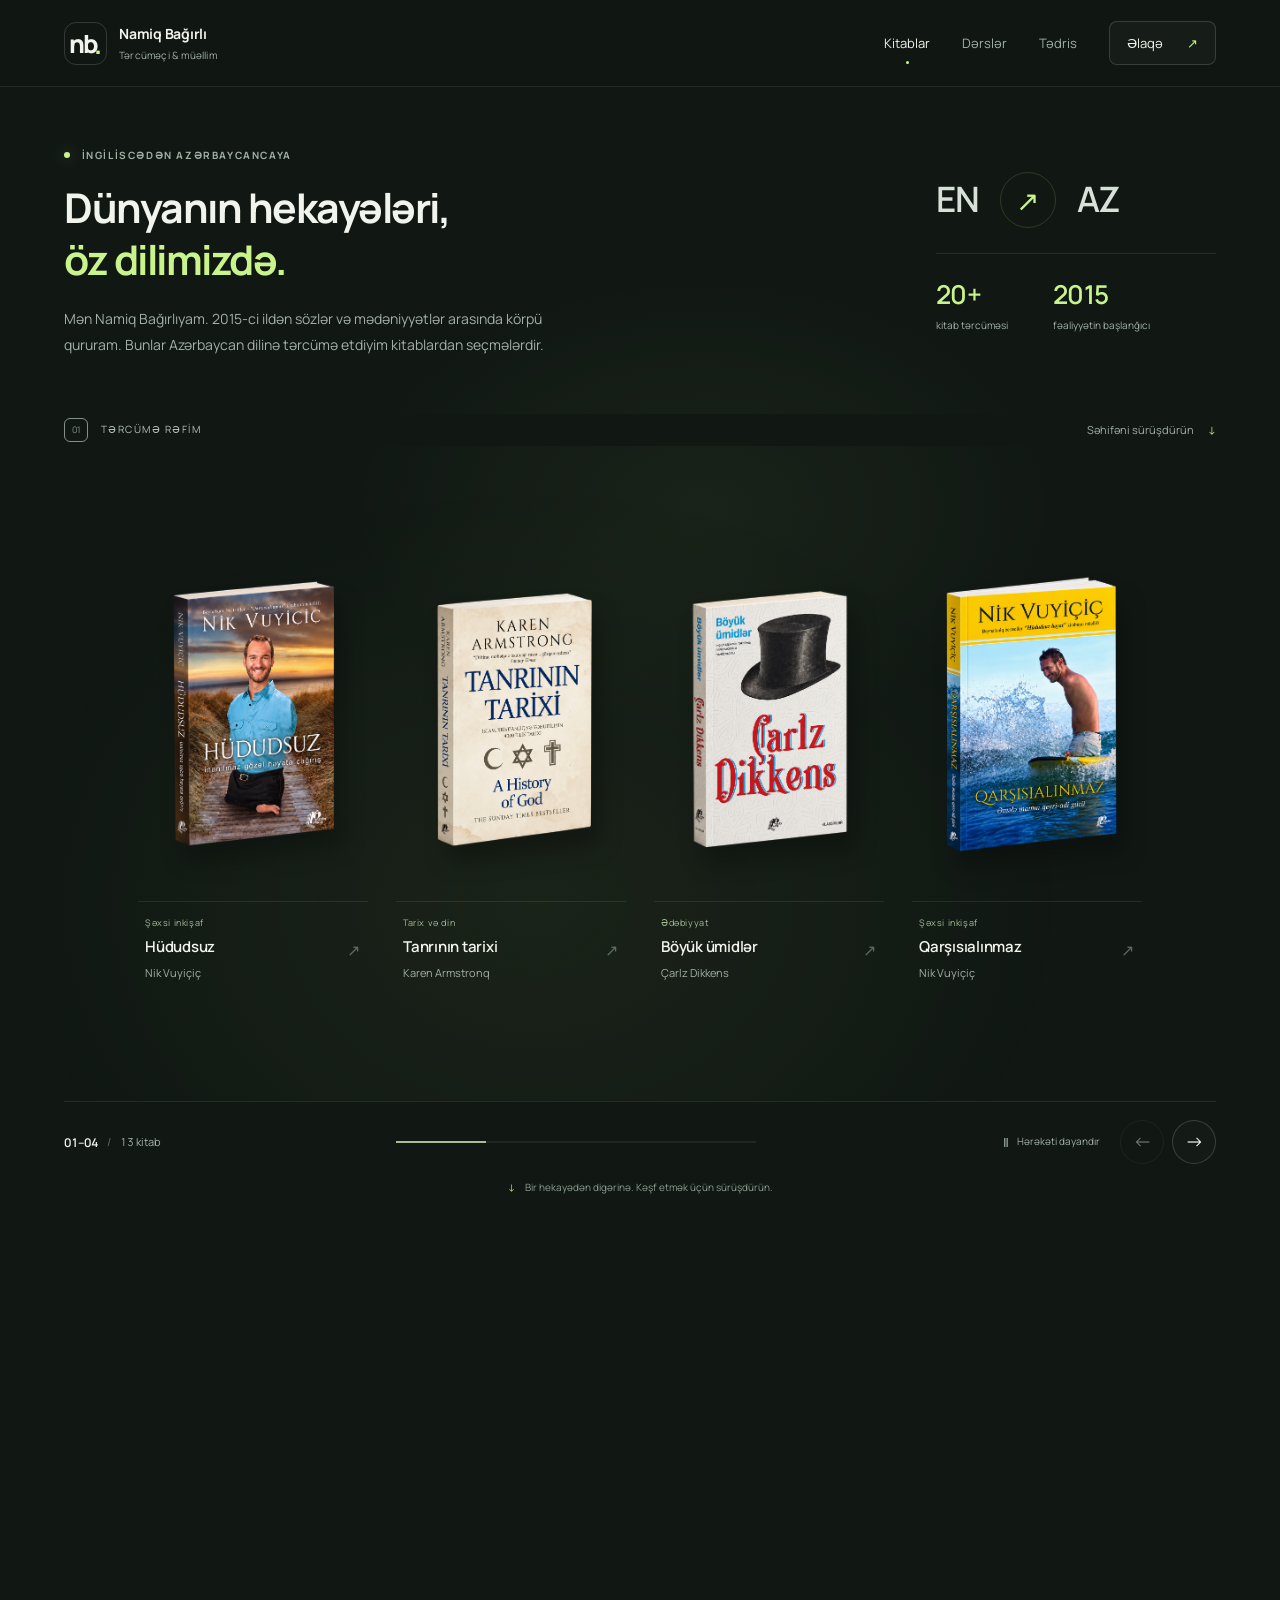
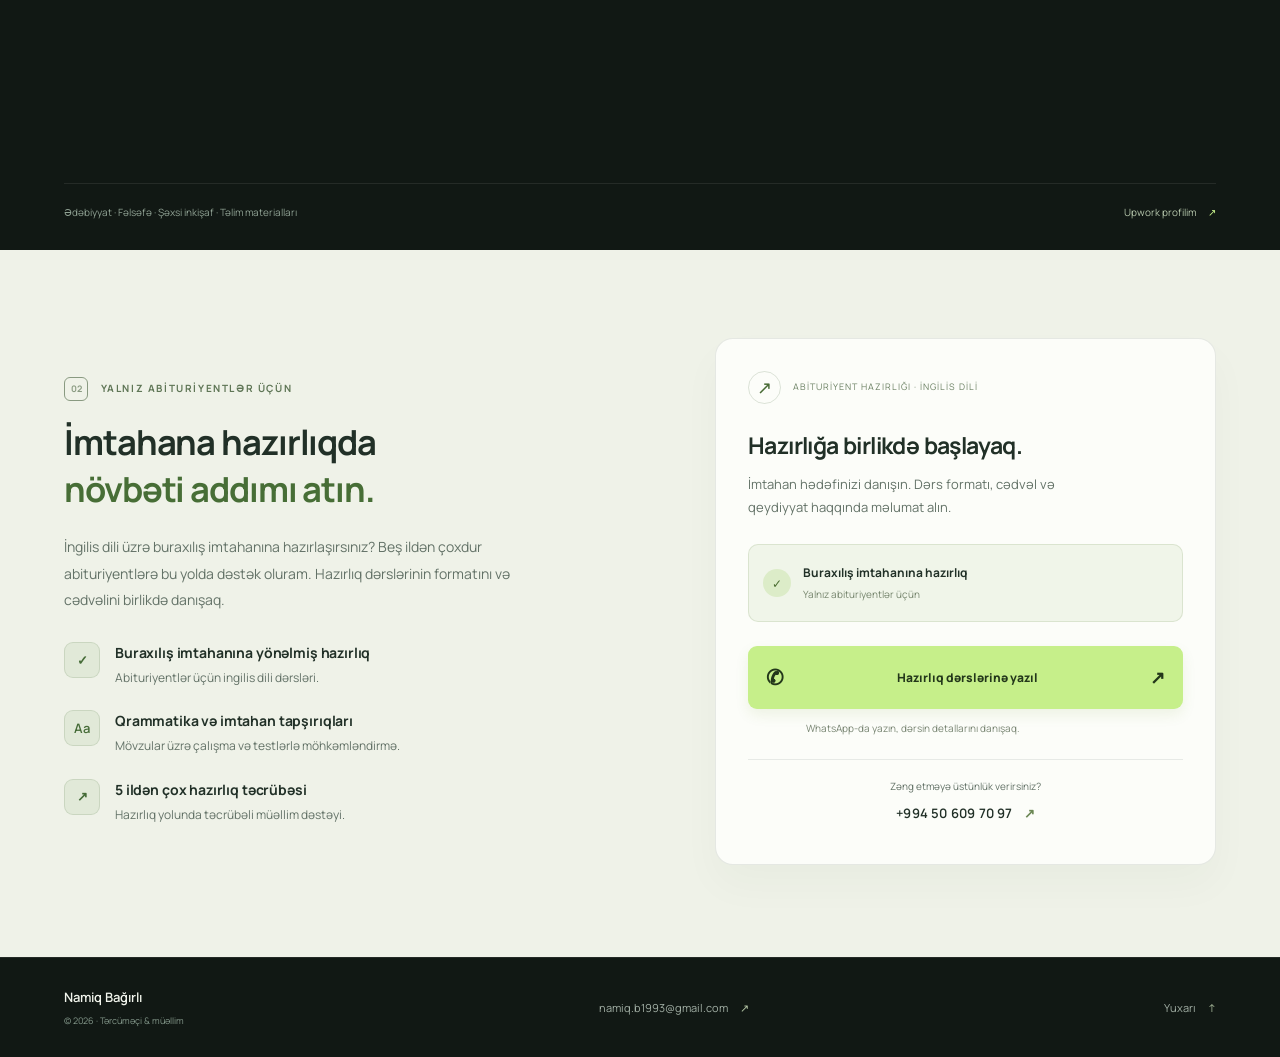
==== commit 678fd16d: "Add Tedris learning hub with vocabulary units and diagnostic tests" ====
--- a/index.html
+++ b/index.html
@@ -1,6 +1,6 @@
 <!doctype html>
 <html lang="az"><head><meta charset="UTF-8"><meta name="viewport" content="width=device-width,initial-scale=1"><meta name="description" content="Namiq Bağırlı — 2015-ci ildən ingilis–Azərbaycan dilləri üzrə tərcüməçi. 20-dən çox kitab tərcüməsi və ingilis dili üzrə buraxılış imtahanına hazırlıq."><meta name="theme-color" content="#111814"><link rel="canonical" href="https://namigbagirli.info/"><meta property="og:title" content="Namiq Bağırlı — Tərcüməçi və ingilis dili müəllimi"><meta property="og:description" content="Tərcümə etdiyim kitablarla tanış olun. Abituriyentlər üçün ingilis dili üzrə buraxılış imtahanına hazırlıq."><meta property="og:type" content="website"><meta property="og:url" content="https://namigbagirli.info/"><link rel="icon" href="favicon.svg" type="image/svg+xml"><title>Namiq Bağırlı — Tərcüməçi və ingilis dili müəllimi</title><link rel="stylesheet" href="style.css"><script src="app.js" defer></script></head>
-<body><a class="skip-link" href="#kitablar">Əsas məzmuna keç</a><div class="page-progress" aria-hidden="true"></div><header class="site-header"><div class="header-inner"><a class="brand" href="#kitablar" aria-label="Namiq Bağırlı, ana səhifə"><span class="brand-mark" aria-hidden="true">nb<span>.</span></span><span class="brand-name">Namiq Bağırlı<small>Tərcüməçi & müəllim</small></span></a><button id="menu-toggle" class="menu-toggle" aria-label="Menyunu aç" aria-controls="main-nav" aria-expanded="false"><span></span><span></span></button><nav id="main-nav" aria-label="Əsas menyu"><a class="nav-link active" href="#kitablar">Kitablar</a><a class="nav-link" href="#dersler">Dərslər</a><span class="nav-unavailable" aria-disabled="true">Testlər <small>Tezliklə</small></span><a class="header-contact" href="https://wa.me/994506097097" target="_blank" rel="noopener noreferrer">Əlaqə <span aria-hidden="true">↗</span></a></nav></div></header>
+<body><a class="skip-link" href="#kitablar">Əsas məzmuna keç</a><div class="page-progress" aria-hidden="true"></div><header class="site-header"><div class="header-inner"><a class="brand" href="#kitablar" aria-label="Namiq Bağırlı, ana səhifə"><span class="brand-mark" aria-hidden="true">nb<span>.</span></span><span class="brand-name">Namiq Bağırlı<small>Tərcüməçi & müəllim</small></span></a><button id="menu-toggle" class="menu-toggle" aria-label="Menyunu aç" aria-controls="main-nav" aria-expanded="false"><span></span><span></span></button><nav id="main-nav" aria-label="Əsas menyu"><a class="nav-link active" href="#kitablar">Kitablar</a><a class="nav-link" href="#dersler">Dərslər</a><a class="nav-link" href="testler.html">Tədris</a><a class="header-contact" href="https://wa.me/994506097097" target="_blank" rel="noopener noreferrer">Əlaqə <span aria-hidden="true">↗</span></a></nav></div></header>
 <main><section class="hero" id="kitablar" aria-labelledby="hero-title"><div class="hero-light" aria-hidden="true"></div><div class="container"><div class="hero-heading"><div class="hero-intro"><p class="eyebrow"><span class="status-dot"></span> İNGİLİSCƏDƏN AZƏRBAYCANCAYA</p><h1 id="hero-title">Dünyanın hekayələri,<br><span>öz dilimizdə.</span></h1><p class="hero-description">Mən Namiq Bağırlıyam. 2015-ci ildən sözlər və mədəniyyətlər arasında körpü qururam. Bunlar Azərbaycan dilinə tərcümə etdiyim kitablardan seçmələrdir.</p></div><div class="hero-signature"><span class="signature-symbol" aria-hidden="true">EN<span>↗</span>AZ</span><div class="signature-stats"><div><strong>20+</strong><span>kitab tərcüməsi</span></div><div><strong>2015</strong><span>fəaliyyətin başlanğıcı</span></div></div></div></div></div><div class="story-scroll" id="book-story"><div class="story-pin"><div class="container story-inner"><div class="shelf-top"><p><span class="section-marker" aria-hidden="true">01</span> TƏRCÜMƏ RƏFİM</p><span class="shelf-hint">Səhifəni sürüşdürün <span aria-hidden="true">↓</span></span></div><div class="story-stage" id="book-gallery" role="region" aria-label="Səhifəni sürüşdürdükcə açılan kitab təqdimatı"><div class="story-glow" aria-hidden="true"></div><div class="story-chapters"><ul class="story-chapter" data-chapter="0"><li class="book-card"><button class="book-button" data-book="0" aria-label="Hüdudsuz — Nik Vuyiçiç, ətraflı məlumat"><span class="book-visual"><span class="book-float"><img src="assets/hududsuz.png" width="1122" height="1402" fetchpriority="high" decoding="async" alt="Nik Vuyiçiç — Hüdudsuz, Azərbaycan dilində üz qabığı"></span></span><span class="book-meta"><span class="book-category">Şəxsi inkişaf</span><span class="book-title">Hüdudsuz</span><span class="book-author">Nik Vuyiçiç</span><span class="book-open" aria-hidden="true">↗</span></span></button></li><li class="book-card"><button class="book-button" data-book="1" aria-label="Tanrının tarixi — Karen Armstronq, ətraflı məlumat"><span class="book-visual"><span class="book-float"><img src="assets/tanrinin-tarixi.png" width="1122" height="1402" fetchpriority="high" decoding="async" alt="Karen Armstronq — Tanrının tarixi, Azərbaycan dilində üz qabığı"></span></span><span class="book-meta"><span class="book-category">Tarix və din</span><span class="book-title">Tanrının tarixi</span><span class="book-author">Karen Armstronq</span><span class="book-open" aria-hidden="true">↗</span></span></button></li><li class="book-card"><button class="book-button" data-book="2" aria-label="Böyük ümidlər — Çarlz Dikkens, ətraflı məlumat"><span class="book-visual"><span class="book-float"><img src="assets/boyuk-umidler.png" width="1122" height="1402" fetchpriority="high" decoding="async" alt="Çarlz Dikkens — Böyük ümidlər, Azərbaycan dilində üz qabığı"></span></span><span class="book-meta"><span class="book-category">Ədəbiyyat</span><span class="book-title">Böyük ümidlər</span><span class="book-author">Çarlz Dikkens</span><span class="book-open" aria-hidden="true">↗</span></span></button></li><li class="book-card"><button class="book-button" data-book="3" aria-label="Qarşısıalınmaz — Nik Vuyiçiç, ətraflı məlumat"><span class="book-visual"><span class="book-float"><img src="assets/qarsisialinmaz.png" width="1122" height="1402" fetchpriority="high" decoding="async" alt="Nik Vuyiçiç — Qarşısıalınmaz, Azərbaycan dilində üz qabığı"></span></span><span class="book-meta"><span class="book-category">Şəxsi inkişaf</span><span class="book-title">Qarşısıalınmaz</span><span class="book-author">Nik Vuyiçiç</span><span class="book-open" aria-hidden="true">↗</span></span></button></li></ul><ul class="story-chapter" data-chapter="1"><li class="book-card"><button class="book-button" data-book="4" aria-label="Mənəvi inqilab — Jiddu Krişnamurti, ətraflı məlumat"><span class="book-visual"><span class="book-float"><img src="assets/menevi-inqilab.png" width="1122" height="1402" fetchpriority="high" decoding="async" alt="Jiddu Krişnamurti — Mənəvi inqilab, Azərbaycan dilində üz qabığı"></span></span><span class="book-meta"><span class="book-category">Fəlsəfə</span><span class="book-title">Mənəvi inqilab</span><span class="book-author">Jiddu Krişnamurti</span><span class="book-open" aria-hidden="true">↗</span></span></button></li><li class="book-card"><button class="book-button" data-book="5" aria-label="Həyatım və işim — Henri Ford, ətraflı məlumat"><span class="book-visual"><span class="book-float"><img src="assets/heyatim-ve-isim.png" width="1122" height="1402" loading="lazy" decoding="async" alt="Henri Ford — Həyatım və işim, Azərbaycan dilində üz qabığı"></span></span><span class="book-meta"><span class="book-category">Bioqrafiya</span><span class="book-title">Həyatım və işim</span><span class="book-author">Henri Ford</span><span class="book-open" aria-hidden="true">↗</span></span></button></li><li class="book-card"><button class="book-button" data-book="6" aria-label="Hüdudsuz sevgi — Nik Vuyiçiç, ətraflı məlumat"><span class="book-visual"><span class="book-float"><img src="assets/hududsuz-sevgi.png" width="1122" height="1402" loading="lazy" decoding="async" alt="Nik Vuyiçiç — Hüdudsuz sevgi, Azərbaycan dilində üz qabığı"></span></span><span class="book-meta"><span class="book-category">Şəxsi inkişaf</span><span class="book-title">Hüdudsuz sevgi</span><span class="book-author">Nik Vuyiçiç</span><span class="book-open" aria-hidden="true">↗</span></span></button></li></ul><ul class="story-chapter" data-chapter="2"><li class="book-card"><button class="book-button" data-book="7" aria-label="Zirvəyə aparan addımlar — Ziq Ziqlar, ətraflı məlumat"><span class="book-visual"><span class="book-float"><img src="assets/zirveye-aparan-addimlar.png" width="1122" height="1402" loading="lazy" decoding="async" alt="Ziq Ziqlar — Zirvəyə aparan addımlar, Azərbaycan dilində üz qabığı"></span></span><span class="book-meta"><span class="book-category">Şəxsi inkişaf</span><span class="book-title">Zirvəyə aparan addımlar</span><span class="book-author">Ziq Ziqlar</span><span class="book-open" aria-hidden="true">↗</span></span></button></li><li class="book-card"><button class="book-button" data-book="8" aria-label="İlk və son azadlıq — Jiddu Krişnamurti, ətraflı məlumat"><span class="book-visual"><span class="book-float"><img src="assets/ilk-ve-son-azadliq.png" width="1122" height="1402" loading="lazy" decoding="async" alt="Jiddu Krişnamurti — İlk və son azadlıq, Azərbaycan dilində üz qabığı"></span></span><span class="book-meta"><span class="book-category">Fəlsəfə</span><span class="book-title">İlk və son azadlıq</span><span class="book-author">Jiddu Krişnamurti</span><span class="book-open" aria-hidden="true">↗</span></span></button></li><li class="book-card"><button class="book-button" data-book="9" aria-label="Quldur nənə — Deyvid Uilyams, ətraflı məlumat"><span class="book-visual"><span class="book-float"><img src="assets/quldur-nene.png" width="1122" height="1402" loading="lazy" decoding="async" alt="Deyvid Uilyams — Quldur nənə, Azərbaycan dilində üz qabığı"></span></span><span class="book-meta"><span class="book-category">Uşaq ədəbiyyatı</span><span class="book-title">Quldur nənə</span><span class="book-author">Deyvid Uilyams</span><span class="book-open" aria-hidden="true">↗</span></span></button></li></ul><ul class="story-chapter" data-chapter="3"><li class="book-card"><button class="book-button" data-book="10" aria-label="Səmimi bir not — Gurudev Şri Şri Ravi Şankar, ətraflı məlumat"><span class="book-visual"><span class="book-float"><img src="assets/semimi-bir-not.png" width="1122" height="1402" loading="lazy" decoding="async" alt="Gurudev Şri Şri Ravi Şankar — Səmimi bir not, Azərbaycan dilində üz qabığı"></span></span><span class="book-meta"><span class="book-category">Şəxsi inkişaf</span><span class="book-title">Səmimi bir not</span><span class="book-author">Gurudev Şri Şri Ravi Şankar</span><span class="book-open" aria-hidden="true">↗</span></span></button></li><li class="book-card"><button class="book-button" data-book="11" aria-label="Dərin qazma — ThetaHealing®, ətraflı məlumat"><span class="book-visual"><span class="book-float"><img src="assets/derin-qazma.png" width="1122" height="1402" loading="lazy" decoding="async" alt="ThetaHealing® — Dərin qazma, Azərbaycan dilində üz qabığı"></span></span><span class="book-meta"><span class="book-category">Təlim materialı</span><span class="book-title">Dərin qazma</span><span class="book-author">ThetaHealing®</span><span class="book-open" aria-hidden="true">↗</span></span></button></li><li class="book-card"><button class="book-button" data-book="12" aria-label="Sən və Yaradan — ThetaHealing®, ətraflı məlumat"><span class="book-visual"><span class="book-float"><img src="assets/sen-ve-yaradan.png" width="1122" height="1402" loading="lazy" decoding="async" alt="ThetaHealing® — Sən və Yaradan, Azərbaycan dilində üz qabığı"></span></span><span class="book-meta"><span class="book-category">Təlim materialı</span><span class="book-title">Sən və Yaradan</span><span class="book-author">ThetaHealing®</span><span class="book-open" aria-hidden="true">↗</span></span></button></li></ul></div></div><div class="shelf-controls"><div class="gallery-position"><span id="gallery-range" aria-live="polite">01–04</span><span class="position-separator">/</span><span>13 kitab</span></div><div class="gallery-progress" aria-hidden="true"><span id="gallery-progress-thumb"></span></div><div class="gallery-actions"><button id="motion-toggle" class="motion-toggle" aria-pressed="false" aria-label="Animasiyaları dayandır"><span aria-hidden="true">Ⅱ</span><span id="motion-label">Hərəkəti dayandır</span></button><button id="gallery-prev" class="arrow-button" aria-label="Əvvəlki kitablar" disabled>←</button><button id="gallery-next" class="arrow-button" aria-label="Növbəti kitablar">→</button></div></div><p class="story-footnote"><span class="scroll-indicator" aria-hidden="true">↓</span> Bir hekayədən digərinə. Kəşf etmək üçün sürüşdürün.</p></div></div></div><div class="container"><div class="hero-bottom"><span>Ədəbiyyat · Fəlsəfə · Şəxsi inkişaf · Təlim materialları</span><a href="https://www.upwork.com/freelancers/~0182085a7165b3e55d" target="_blank" rel="noopener noreferrer">Upwork profilim <span aria-hidden="true">↗</span></a></div></div></section>
 <section class="lessons" id="dersler" aria-labelledby="lessons-title"><div class="container"><div class="lesson-layout"><div class="lesson-copy"><p class="eyebrow"><span class="section-marker" aria-hidden="true">02</span> YALNIZ ABİTURİYENTLƏR ÜÇÜN</p><h2 id="lessons-title">İmtahana hazırlıqda<br><span>növbəti addımı atın.</span></h2><p class="lesson-description">İngilis dili üzrə buraxılış imtahanına hazırlaşırsınız? Beş ildən çoxdur abituriyentlərə bu yolda dəstək oluram. Hazırlıq dərslərinin formatını və cədvəlini birlikdə danışaq.</p><ul class="lesson-benefits"><li><span class="benefit-icon" aria-hidden="true">✓</span><div><h3>Buraxılış imtahanına yönəlmiş hazırlıq</h3><p>Abituriyentlər üçün ingilis dili dərsləri.</p></div></li><li><span class="benefit-icon" aria-hidden="true">Aa</span><div><h3>Qrammatika və imtahan tapşırıqları</h3><p>Mövzular üzrə çalışma və testlərlə möhkəmləndirmə.</p></div></li><li><span class="benefit-icon" aria-hidden="true">↗</span><div><h3>5 ildən çox hazırlıq təcrübəsi</h3><p>Hazırlıq yolunda təcrübəli müəllim dəstəyi.</p></div></li></ul></div><div class="enquiry-card"><div class="enquiry-top"><span class="enquiry-icon" aria-hidden="true">↗</span><span>ABİTURİYENT HAZIRLIĞI · İNGİLİS DİLİ</span></div><h3>Hazırlığa birlikdə başlayaq.</h3><p>İmtahan hədəfinizi danışın. Dərs formatı, cədvəl və qeydiyyat haqqında məlumat alın.</p><div class="exam-focus"><span class="focus-check" aria-hidden="true">✓</span><div><strong>Buraxılış imtahanına hazırlıq</strong><span>Yalnız abituriyentlər üçün</span></div></div><a id="lesson-whatsapp" class="primary-cta" href="https://wa.me/994506097097?text=Salam%20Namiq%20m%C3%BC%C9%99llim.%20Abituriyentl%C9%99r%20%C3%BC%C3%A7%C3%BCn%20ingilis%20dili%20haz%C4%B1rl%C4%B1%C4%9F%C4%B1na%20yaz%C4%B1lmaq%20ist%C9%99yir%C9%99m.%20D%C9%99rs%20format%C4%B1%20v%C9%99%20c%C9%99dv%C9%99li%20haqq%C4%B1nda%20m%C9%99lumat%20ver%C9%99%20bil%C9%99rsiniz%3F" target="_blank" rel="noopener noreferrer"><span class="whatsapp-icon" aria-hidden="true">✆</span><span>Hazırlıq dərslərinə yazıl</span><span aria-hidden="true">↗</span></a><p class="enquiry-note">WhatsApp-da yazın, dərsin detallarını danışaq.</p><div class="enquiry-alternative"><span>Zəng etməyə üstünlük verirsiniz?</span><a href="tel:+994506097097">+994 50 609 70 97 <span aria-hidden="true">↗</span></a></div></div></div></div></section></main>
 <footer><div class="container footer-inner"><div class="footer-brand"><strong>Namiq Bağırlı</strong><span>© <span id="year">2026</span> · Tərcüməçi & müəllim</span></div><a href="mailto:namiq.b1993@gmail.com">namiq.b1993@gmail.com <span aria-hidden="true">↗</span></a><a class="back-top" href="#kitablar">Yuxarı <span aria-hidden="true">↑</span></a></div></footer>
